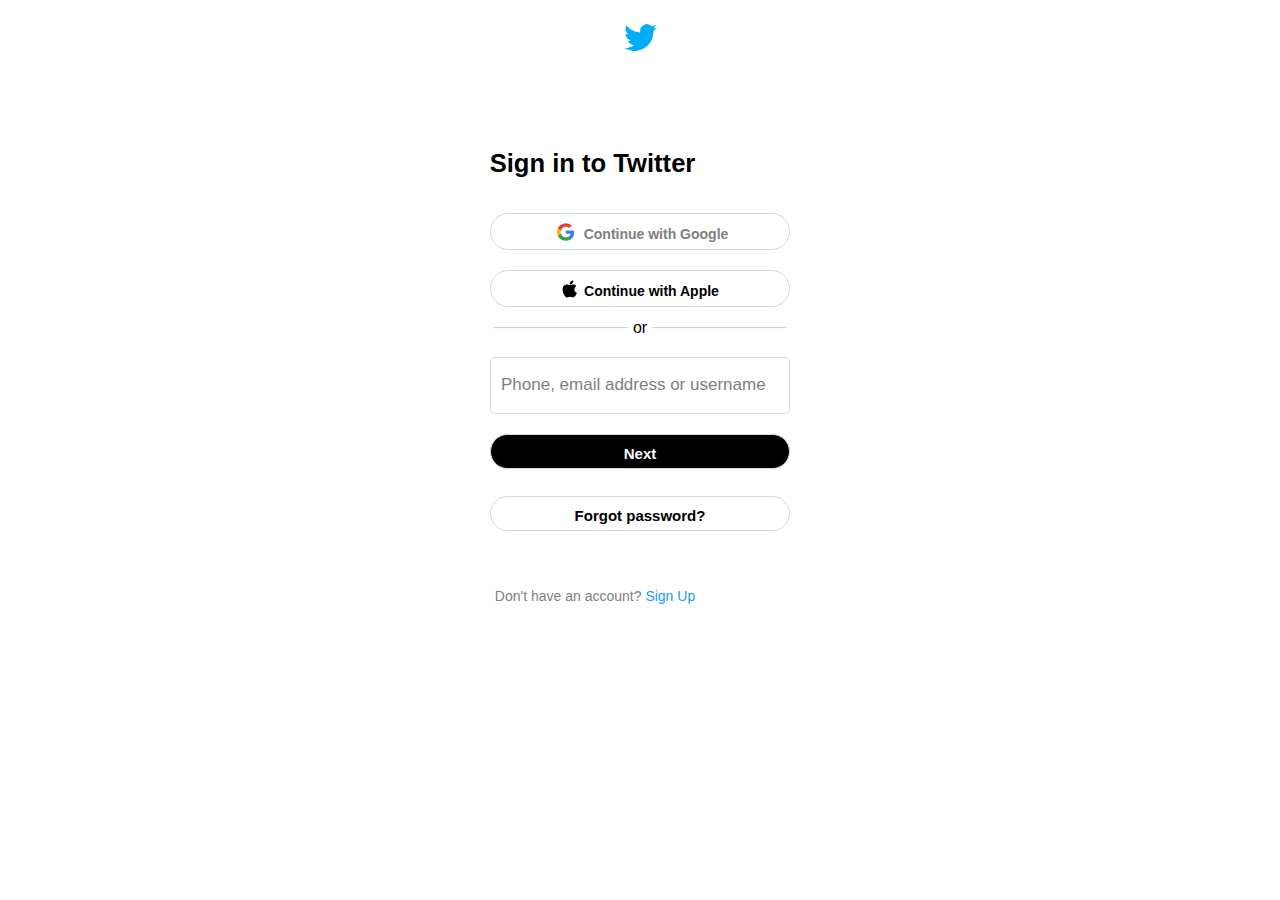
==== login.html @ 5c06382c "commit signin" ====
<!DOCTYPE html>
<html lang="en">
<head>
    <meta charset="UTF-8">
    <meta content="width=device-width, initial-scale=1.0" name="viewport">
    <title>Login / Twitter Login</title>
    <link href="styles/fontawesome-free-6.1.1-web/css/all.css" rel="stylesheet">
    <link href="styles/login-hover.css" rel="stylesheet">
    <link href="styles/general.css" rel="stylesheet">
</head>
<body>
<div class="entire-cover">
    <div id="logo-cover">
        <img alt="logo" id="logo" src="assets/twitter.webp">
    </div>
    <div id="text-cover">
        <h3 id="text">Sign in to Twitter</h3>
    </div>
    <div class="google-cover">
        <img alt="google" id="google-logo" src="assets/google.webp">
        <p>Continue with Google</p>
    </div>
    <div class="twitter-cover">
        <img alt="apple" id="apple-logo" src="assets/apple.webp">
        <p>Continue with Apple</p>
    </div>
    <div class="or-cover">
        <hr class="line">
        <p id="or">or</p>
        <hr class="line">
    </div>
    <div class="info-cover">
        <label for="info">
            <input type="text" id="info" placeholder="Phone, email address or username">
        </label>
    </div>
    <div class="next-cover">
        <p>Next</p>
    </div>
    <div class="forgot-password">
        <p>Forgot password?</p>
    </div>
    <div class="signup">
        <p id="dont">Don't have an account? <a href="#">Sign Up</a></p>
    </div>
</div>
</body>
</html>
---- styles/login-hover.css ----
body {
    background: white !important;
}

.entire-cover {
    display: flex;
    flex-direction: column;
    justify-content: center;
    align-items: center;
    gap: 20px;
    margin-top: 20px;
}

#logo {
    width: 35px;
    height: auto;
    margin-bottom: 70px;
}

#text-cover {
    margin-left: -95px;
    margin-bottom: 15px;
}

#text {
    font-size: 1.6em;
}

.google-cover,
.twitter-cover,
.next-cover,
.forgot-password {
    display: flex;
    width: 300px;
    justify-content: center;
    align-items: center;
    border: 1px solid rgb(207, 217, 222);
    border-radius: 30px;
    padding: 7px;
    gap: 5px;
}

.google-cover {
    color: gray;
}

.next-cover, .forgot-password {
    background-color: black;
    color: white;
    margin-bottom: 7px;
    border: 1px solid rgba(207, 217, 222);
    height: 35px;
    font-weight: bold;
    font-size: 15px;
    padding-top: 10px;
}

.forgot-password {
    color: black;
    background-color: white;
}

.google-cover:hover,
.twitter-cover:hover {
    cursor: pointer;
}

.google-cover p,
.twitter-cover p {
    margin-top: 5px;
    font-weight: bold;
    font-size: 14px;
}

#google-logo, #apple-logo {
    height: 18px;
}

.or-cover {
    display: inherit;
    align-items: center;
    gap: 5px;
    margin-top: -8px;
}

.line {
    border-top: 1px solid rgb(30, 30, 30);
    opacity: 0.2;
    width: 135px;
}

#info {
    padding: 20px 10px;
    width: 300px;
    height: auto;
    border: 1px solid rgba(128, 128, 128, 0.3);
    border-radius: 5px;
}

#info::placeholder {
    color: gray;
    font-size: 17px;
}

.signup {
    margin-left: -90px;
    margin-top: 30px;
    font-size: 14px;
}

a:-webkit-any-link {
    text-decoration: none;
     color: rgb(29, 155, 240);
}

#dont {
    color: gray;
}
---- styles/general.css ----
*, *:before, *:after {
    box-sizing: border-box;
    margin: 0;
    padding: 0;
    font-family: Nimbus Sans, Poppins, Helvetica, Arial, serif;
}

body {
    background: rgba(66,133,244,.04);
}
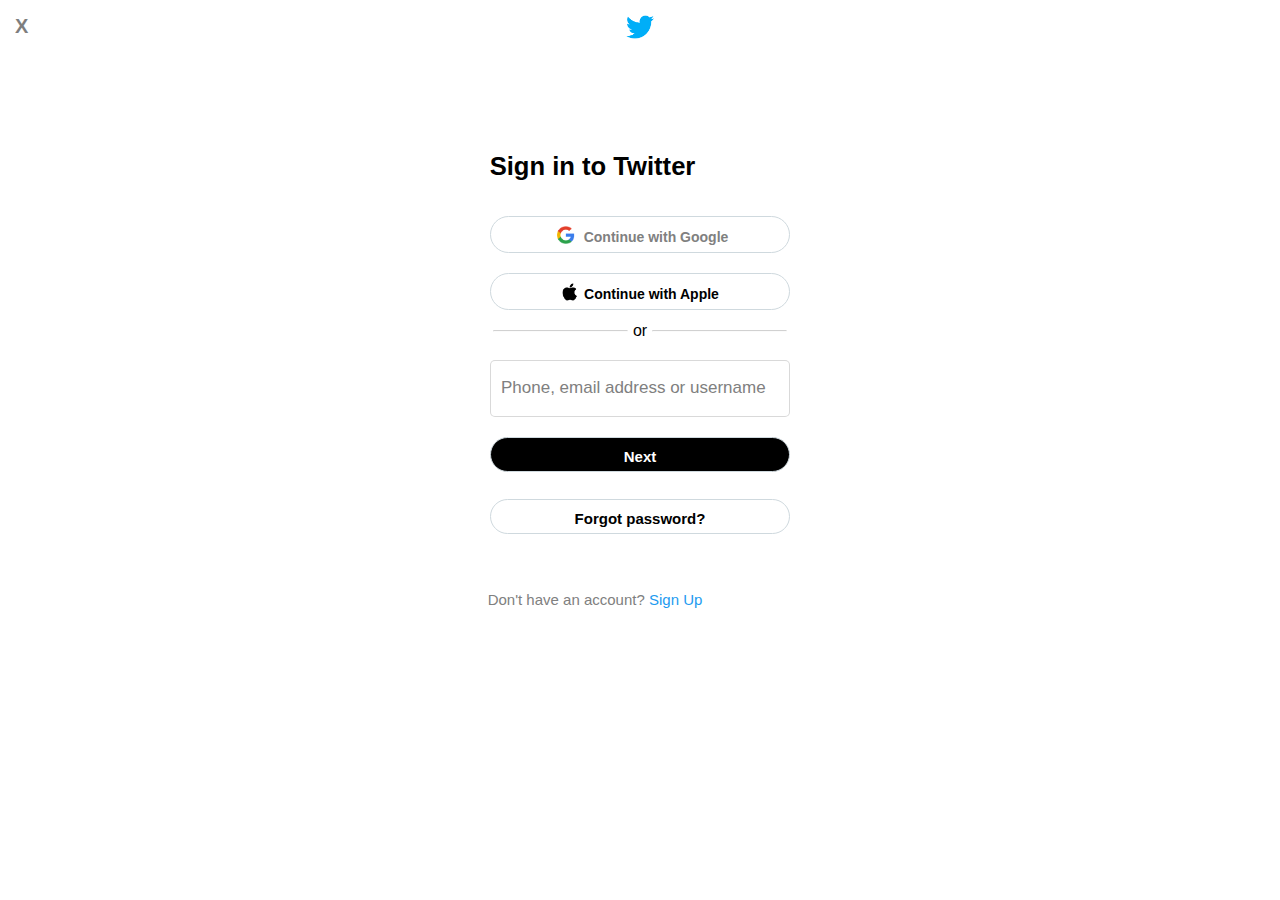
==== commit 6e7036a0: "commit signin" ====
--- a/login.html
+++ b/login.html
@@ -10,6 +10,9 @@
 </head>
 <body>
 <div class="entire-cover">
+    <div class="x">
+        <i class="fa-solid fa-x fa-lg"></i>
+    </div>
     <div id="logo-cover">
         <img alt="logo" id="logo" src="assets/twitter.webp">
     </div>
@@ -31,7 +34,7 @@
     </div>
     <div class="info-cover">
         <label for="info">
-            <input type="text" id="info" placeholder="Phone, email address or username">
+            <input id="info" placeholder="Phone, email address or username" type="text">
         </label>
     </div>
     <div class="next-cover">
--- a/styles/login-hover.css
+++ b/styles/login-hover.css
@@ -11,10 +11,24 @@
     margin-top: 20px;
 }
 
+#logo-cover {
+    display: inherit;
+    flex-direction: row;
+    max-width: 100px;
+    justify-content: center;
+}
+
+.x {
+    display: inherit;
+    align-self: start;
+    margin: 5px 0 0 15px;
+    opacity: 0.5;
+}
+
 #logo {
-    width: 35px;
-    height: auto;
-    margin-bottom: 70px;
+    margin-top: -35px;
+    height: 30px;
+    margin-bottom: 90px;
 }
 
 #text-cover {
@@ -105,7 +119,7 @@
 .signup {
     margin-left: -90px;
     margin-top: 30px;
-    font-size: 14px;
+    font-size: 15px;
 }
 
 a:-webkit-any-link {
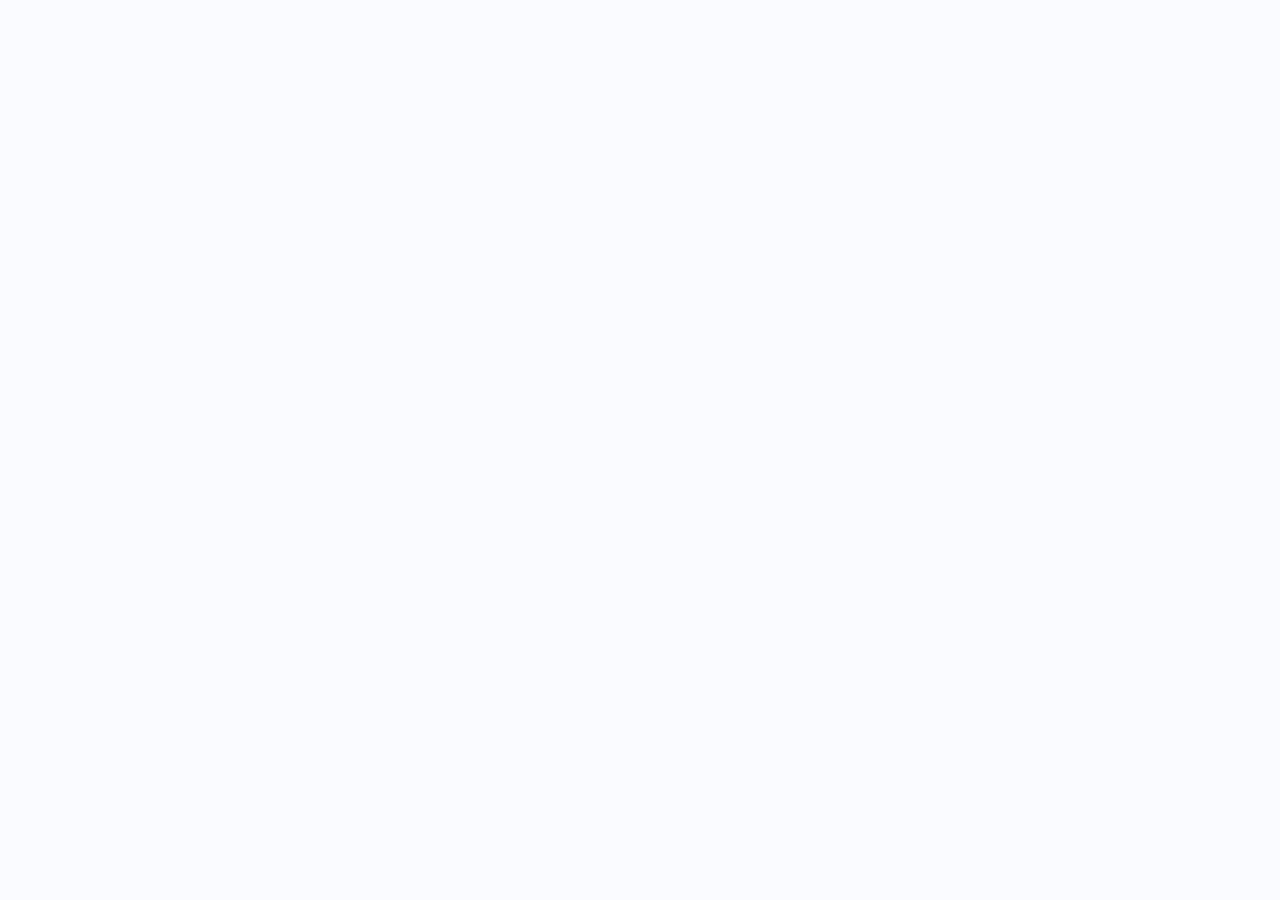
==== commit 6e05fc80: "js page" ====
--- a/login.html
+++ b/login.html
@@ -5,47 +5,12 @@
     <meta content="width=device-width, initial-scale=1.0" name="viewport">
     <title>Login / Twitter Login</title>
     <link href="styles/fontawesome-free-6.1.1-web/css/all.css" rel="stylesheet">
-    <link href="styles/login-hover.css" rel="stylesheet">
     <link href="styles/general.css" rel="stylesheet">
+    <script src="styles/app.js"></script>
 </head>
 <body>
-<div class="entire-cover">
-    <div class="x">
-        <i class="fa-solid fa-x fa-lg"></i>
-    </div>
-    <div id="logo-cover">
-        <img alt="logo" id="logo" src="assets/twitter.webp">
-    </div>
-    <div id="text-cover">
-        <h3 id="text">Sign in to Twitter</h3>
-    </div>
-    <div class="google-cover">
-        <img alt="google" id="google-logo" src="assets/google.webp">
-        <p>Continue with Google</p>
-    </div>
-    <div class="twitter-cover">
-        <img alt="apple" id="apple-logo" src="assets/apple.webp">
-        <p>Continue with Apple</p>
-    </div>
-    <div class="or-cover">
-        <hr class="line">
-        <p id="or">or</p>
-        <hr class="line">
-    </div>
-    <div class="info-cover">
-        <label for="info">
-            <input id="info" placeholder="Phone, email address or username" type="text">
-        </label>
-    </div>
-    <div class="next-cover">
-        <p>Next</p>
-    </div>
-    <div class="forgot-password">
-        <p>Forgot password?</p>
-    </div>
-    <div class="signup">
-        <p id="dont">Don't have an account? <a href="#">Sign Up</a></p>
-    </div>
-</div>
+<main>
+
+</main>
 </body>
 </html>